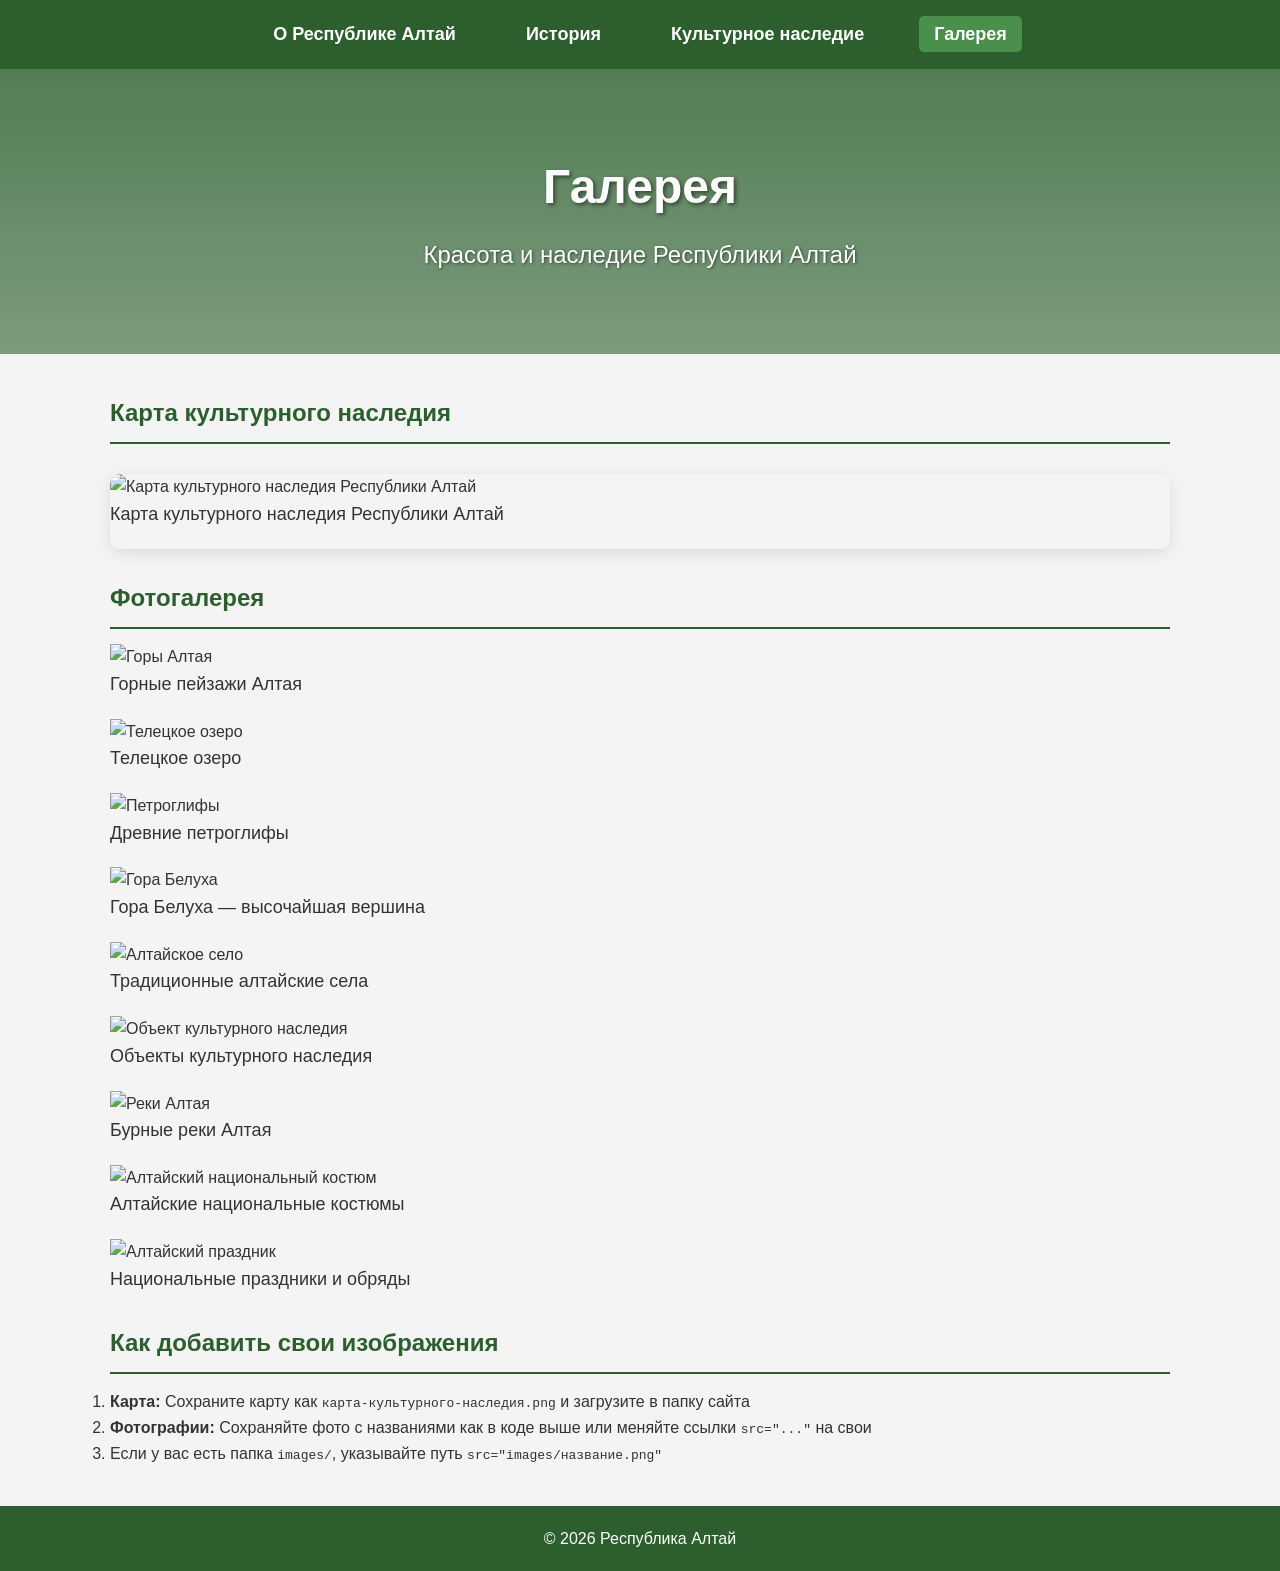
==== галерея.html @ c88b506e "Rename галерея to галерея.html" ====
<!DOCTYPE html>
<html lang="ru">
<head>
    <meta charset="UTF-8">
    <meta name="viewport" content="width=device-width, initial-scale=1.0">
    <title>Галерея - Республика Алтай</title>
    <link rel="stylesheet" href="Style.css">
    <link rel="stylesheet" href="галерея.css">
</head>
<body>
    <header>
        <nav>
            <ul>
                <li><a href="index.html">О Республике Алтай</a></li>
                <li><a href="история.html">История</a></li>
                <li><a href="Культурное наследие Республики Алтай.html">Культурное наследие</a></li>
                <li><a href="галерея.html" class="active">Галерея</a></li>
            </ul>
        </nav>
    </header>
    <main>
        <section class="hero">
            <h1>Галерея</h1>
            <p>Красота и наследие Республики Алтай</p>
        </section>
        <section class="content">
            <h2>Карта культурного наследия</h2>
            <div class="map-container">
                <!-- СЮДА ВСТАВЛЯЙТЕ ВАШУ КАРТУ КАК PNG -->
                <img src="карта-культурного-наследия.png" alt="Карта культурного наследия Республики Алтай" class="map-image">
                <p class="image-caption">Карта культурного наследия Республики Алтай</p>
            </div>

            <h2>Фотогалерея</h2>
            <div class="gallery-grid">
                <div class="gallery-item">
                    <img src="altai-mountains.jpg" alt="Горы Алтая">
                    <p class="gallery-caption">Горные пейзажи Алтая</p>
                </div>
                <div class="gallery-item">
                    <img src="teletskoye-lake.jpg" alt="Телецкое озеро">
                    <p class="gallery-caption">Телецкое озеро</p>
                </div>
                <div class="gallery-item">
                    <img src="petroglyphs.jpg" alt="Петроглифы">
                    <p class="gallery-caption">Древние петроглифы</p>
                </div>
                <div class="gallery-item">
                    <img src="belukha-mountain.jpg" alt="Гора Белуха">
                    <p class="gallery-caption">Гора Белуха — высочайшая вершина</p>
                </div>
                <div class="gallery-item">
                    <img src="altai-village.jpg" alt="Алтайское село">
                    <p class="gallery-caption">Традиционные алтайские села</p>
                </div>
                <div class="gallery-item">
                    <img src="cultural-heritage-site.jpg" alt="Объект культурного наследия">
                    <p class="gallery-caption">Объекты культурного наследия</p>
                </div>
                <div class="gallery-item">
                    <img src="altai-river.jpg" alt="Реки Алтая">
                    <p class="gallery-caption">Бурные реки Алтая</p>
                </div>
                <div class="gallery-item">
                    <img src="altai-national-costume.jpg" alt="Алтайский национальный костюм">
                    <p class="gallery-caption">Алтайские национальные костюмы</p>
                </div>
                <div class="gallery-item">
                    <img src="altai-festival.jpg" alt="Алтайский праздник">
                    <p class="gallery-caption">Национальные праздники и обряды</p>
                </div>
            </div>

            <h2>Как добавить свои изображения</h2>
            <div class="instruction-box">
                <ol>
                    <li><strong>Карта:</strong> Сохраните карту как <code>карта-культурного-наследия.png</code> и загрузите в папку сайта</li>
                    <li><strong>Фотографии:</strong> Сохраняйте фото с названиями как в коде выше или меняйте ссылки <code>src="..."</code> на свои</li>
                    <li>Если у вас есть папка <code>images/</code>, указывайте путь <code>src="images/название.png"</code></li>
                </ol>
            </div>
        </section>
    </main>
    <footer>
        <p>&copy; 2026 Республика Алтай</p>
    </footer>
</body>
</html>
---- Style.css ----
﻿* {
    margin: 0;
    padding: 0;
    box-sizing: border-box;
}

body {
    font-family: Arial, sans-serif;
    background: #f4f4f4;
    color: #333;
    line-height: 1.6;
}

header {
    background: #2c5f2d;
    padding: 20px 0;
    box-shadow: 0 2px 10px rgba(0,0,0,0.1);
}

nav ul {
    list-style: none;
    display: flex;
    justify-content: center;
    gap: 40px;
}

nav a {
    color: white;
    text-decoration: none;
    font-size: 18px;
    font-weight: 600;
    padding: 8px 15px;
    border-radius: 5px;
    transition: background 0.3s;
}

nav a:hover, nav a.active {
    background: #4a8f4b;
}

.hero {
    background: linear-gradient(rgba(44, 95, 45, 0.8), rgba(44, 95, 45, 0.6)), url('altai-bg.jpg');
    background-size: cover;
    background-position: center;
    color: white;
    text-align: center;
    padding: 80px 20px;
}

.hero h1 {
    font-size: 48px;
    margin-bottom: 10px;
    text-shadow: 2px 2px 4px rgba(0,0,0,0.5);
}

.hero p {
    font-size: 24px;
    font-weight: 300;
    text-shadow: 1px 1px 3px rgba(0,0,0,0.5);
}

.content {
    max-width: 1100px;
    margin: 40px auto;
    padding: 0 20px;
}

.content h2 {
    color: #2c5f2d;
    margin-top: 30px;
    margin-bottom: 15px;
    border-bottom: 2px solid #2c5f2d;
    padding-bottom: 10px;
}

.content p {
    margin-bottom: 20px;
    font-size: 18px;
}

.map-container {
    margin: 30px 0;
    border-radius: 10px;
    overflow: hidden;
    box-shadow: 0 4px 15px rgba(0,0,0,0.1);
}

.heritage-list {
    list-style: none;
    padding: 0;
}

.heritage-list li {
    background: white;
    padding: 15px 20px;
    margin-bottom: 10px;
    border-radius: 8px;
    box-shadow: 0 2px 8px rgba(0,0,0,0.05);
    border-left: 4px solid #2c5f2d;
    font-size: 17px;
}

.heritage-list li strong {
    color: #2c5f2d;
}

footer {
    background: #2c5f2d;
    color: white;
    text-align: center;
    padding: 20px;
    margin-top: 40px;
}
}
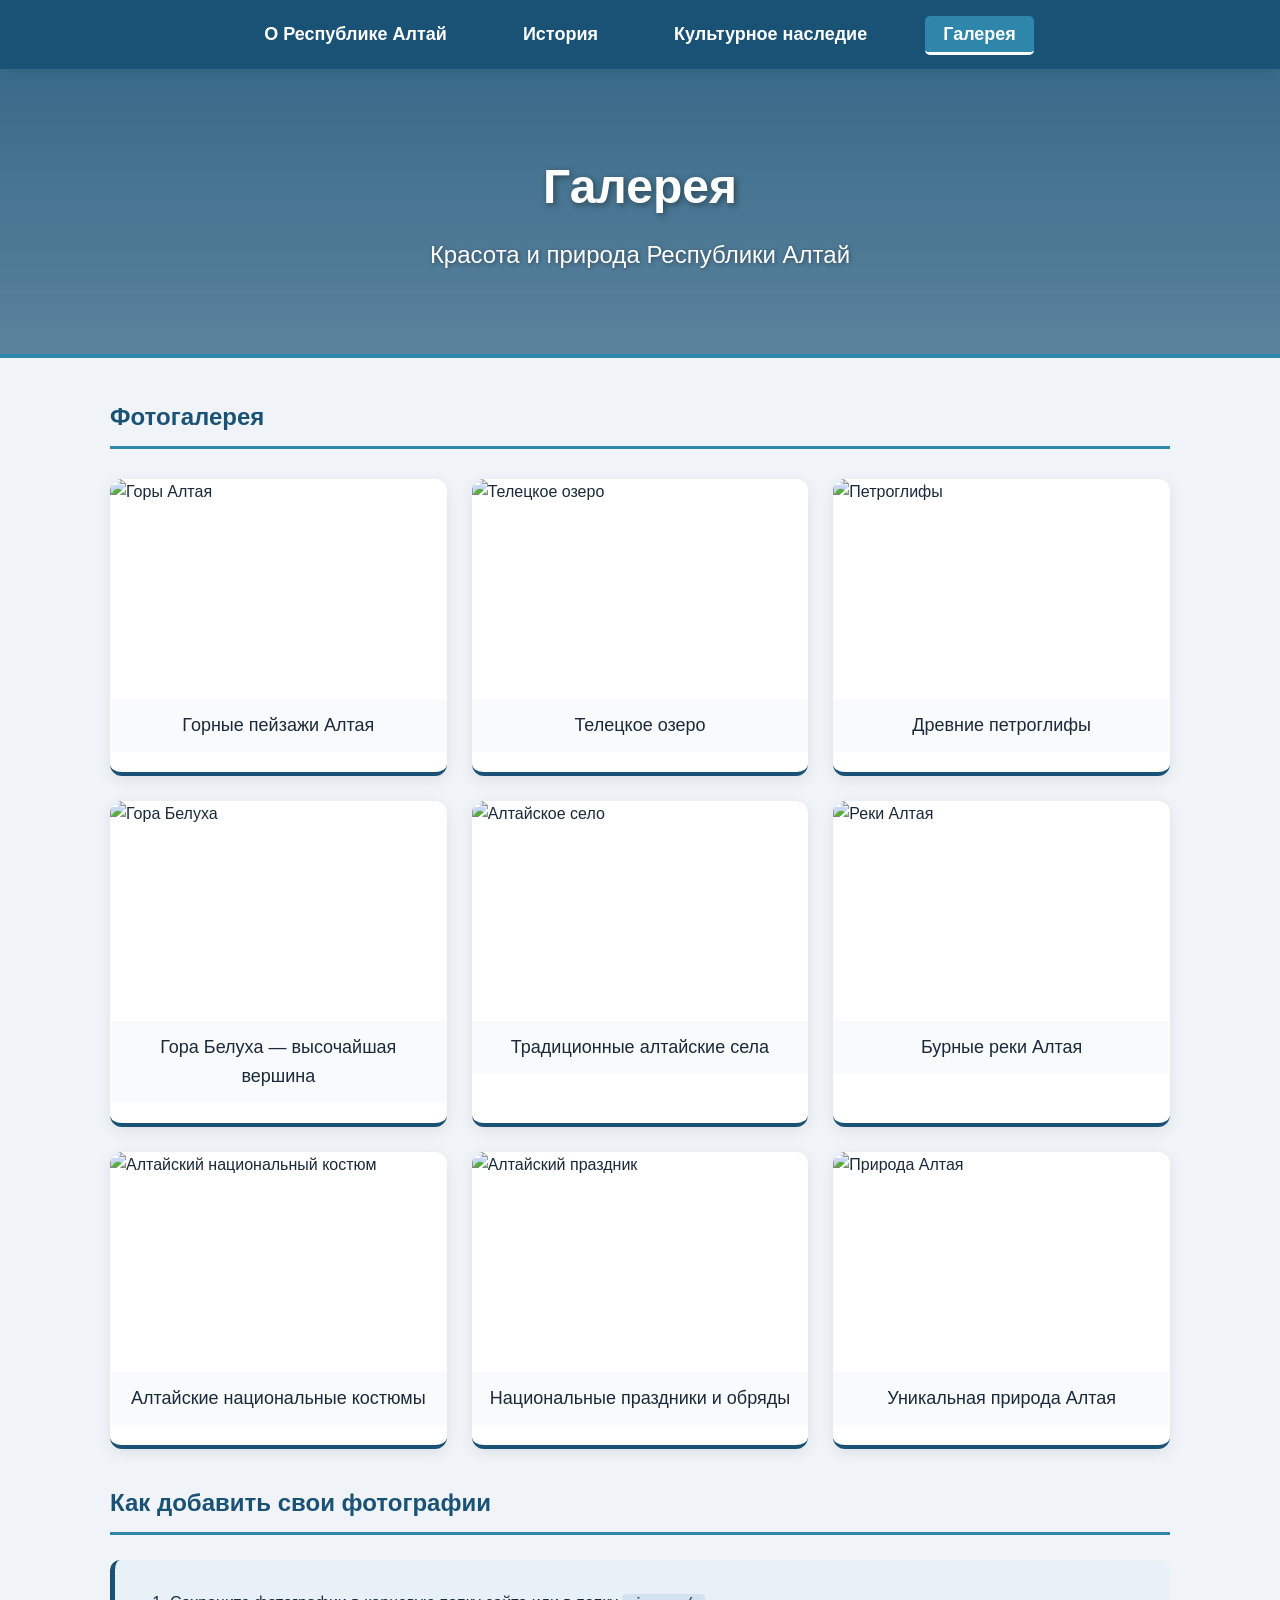
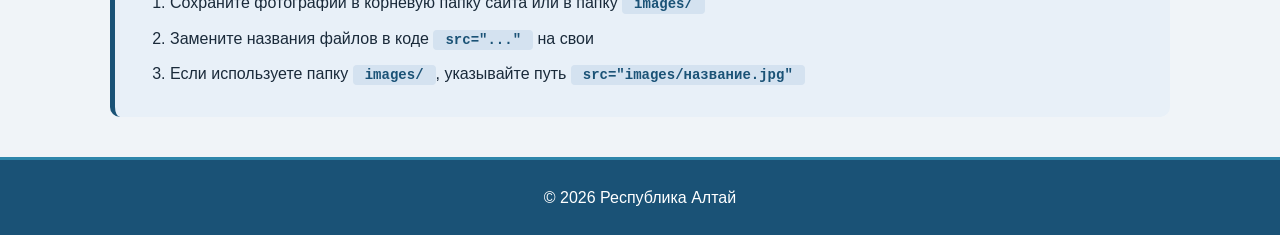
==== commit babf60f1: "Update галерея.html" ====
--- a/галерея.html
+++ b/галерея.html
@@ -21,16 +21,9 @@
     <main>
         <section class="hero">
             <h1>Галерея</h1>
-            <p>Красота и наследие Республики Алтай</p>
+            <p>Красота и природа Республики Алтай</p>
         </section>
         <section class="content">
-            <h2>Карта культурного наследия</h2>
-            <div class="map-container">
-                <!-- СЮДА ВСТАВЛЯЙТЕ ВАШУ КАРТУ КАК PNG -->
-                <img src="карта-культурного-наследия.png" alt="Карта культурного наследия Республики Алтай" class="map-image">
-                <p class="image-caption">Карта культурного наследия Республики Алтай</p>
-            </div>
-
             <h2>Фотогалерея</h2>
             <div class="gallery-grid">
                 <div class="gallery-item">
@@ -54,10 +47,6 @@
                     <p class="gallery-caption">Традиционные алтайские села</p>
                 </div>
                 <div class="gallery-item">
-                    <img src="cultural-heritage-site.jpg" alt="Объект культурного наследия">
-                    <p class="gallery-caption">Объекты культурного наследия</p>
-                </div>
-                <div class="gallery-item">
                     <img src="altai-river.jpg" alt="Реки Алтая">
                     <p class="gallery-caption">Бурные реки Алтая</p>
                 </div>
@@ -69,14 +58,18 @@
                     <img src="altai-festival.jpg" alt="Алтайский праздник">
                     <p class="gallery-caption">Национальные праздники и обряды</p>
                 </div>
+                <div class="gallery-item">
+                    <img src="altai-nature.jpg" alt="Природа Алтая">
+                    <p class="gallery-caption">Уникальная природа Алтая</p>
+                </div>
             </div>
 
-            <h2>Как добавить свои изображения</h2>
+            <h2>Как добавить свои фотографии</h2>
             <div class="instruction-box">
                 <ol>
-                    <li><strong>Карта:</strong> Сохраните карту как <code>карта-культурного-наследия.png</code> и загрузите в папку сайта</li>
-                    <li><strong>Фотографии:</strong> Сохраняйте фото с названиями как в коде выше или меняйте ссылки <code>src="..."</code> на свои</li>
-                    <li>Если у вас есть папка <code>images/</code>, указывайте путь <code>src="images/название.png"</code></li>
+                    <li>Сохраните фотографии в корневую папку сайта или в папку <code>images/</code></li>
+                    <li>Замените названия файлов в коде <code>src="..."</code> на свои</li>
+                    <li>Если используете папку <code>images/</code>, указывайте путь <code>src="images/название.jpg"</code></li>
                 </ol>
             </div>
         </section>
--- a/Style.css
+++ b/Style.css
@@ -6,15 +6,15 @@
 
 body {
     font-family: Arial, sans-serif;
-    background: #f4f4f4;
-    color: #333;
+    background: #f0f4f8;
+    color: #1a2a3a;
     line-height: 1.6;
 }
 
 header {
-    background: #2c5f2d;
+    background: #1a5276;
     padding: 20px 0;
-    box-shadow: 0 2px 10px rgba(0,0,0,0.1);
+    box-shadow: 0 2px 15px rgba(26, 82, 118, 0.3);
 }
 
 nav ul {
@@ -22,6 +22,7 @@
     display: flex;
     justify-content: center;
     gap: 40px;
+    flex-wrap: wrap;
 }
 
 nav a {
@@ -29,34 +30,41 @@
     text-decoration: none;
     font-size: 18px;
     font-weight: 600;
-    padding: 8px 15px;
+    padding: 8px 18px;
     border-radius: 5px;
-    transition: background 0.3s;
+    transition: background 0.3s, transform 0.2s;
 }
 
-nav a:hover, nav a.active {
-    background: #4a8f4b;
+nav a:hover {
+    background: #2E86AB;
+    transform: scale(1.05);
+}
+
+nav a.active {
+    background: #2E86AB;
+    border-bottom: 3px solid white;
 }
 
 .hero {
-    background: linear-gradient(rgba(44, 95, 45, 0.8), rgba(44, 95, 45, 0.6)), url('altai-bg.jpg');
+    background: linear-gradient(rgba(26, 82, 118, 0.85), rgba(26, 82, 118, 0.7)), url('altai-bg.jpg');
     background-size: cover;
     background-position: center;
     color: white;
     text-align: center;
     padding: 80px 20px;
+    border-bottom: 4px solid #2E86AB;
 }
 
 .hero h1 {
     font-size: 48px;
     margin-bottom: 10px;
-    text-shadow: 2px 2px 4px rgba(0,0,0,0.5);
+    text-shadow: 2px 2px 6px rgba(0,0,0,0.4);
 }
 
 .hero p {
     font-size: 24px;
     font-weight: 300;
-    text-shadow: 1px 1px 3px rgba(0,0,0,0.5);
+    text-shadow: 1px 1px 4px rgba(0,0,0,0.4);
 }
 
 .content {
@@ -66,10 +74,10 @@
 }
 
 .content h2 {
-    color: #2c5f2d;
-    margin-top: 30px;
+    color: #1a5276;
+    margin-top: 35px;
     margin-bottom: 15px;
-    border-bottom: 2px solid #2c5f2d;
+    border-bottom: 3px solid #2E86AB;
     padding-bottom: 10px;
 }
 
@@ -80,9 +88,10 @@
 
 .map-container {
     margin: 30px 0;
-    border-radius: 10px;
+    border-radius: 12px;
     overflow: hidden;
-    box-shadow: 0 4px 15px rgba(0,0,0,0.1);
+    box-shadow: 0 4px 20px rgba(26, 82, 118, 0.15);
+    border: 2px solid #2E86AB;
 }
 
 .heritage-list {
@@ -95,20 +104,56 @@
     padding: 15px 20px;
     margin-bottom: 10px;
     border-radius: 8px;
-    box-shadow: 0 2px 8px rgba(0,0,0,0.05);
-    border-left: 4px solid #2c5f2d;
+    box-shadow: 0 2px 10px rgba(0,0,0,0.06);
+    border-left: 5px solid #1a5276;
     font-size: 17px;
+    transition: transform 0.2s, box-shadow 0.2s;
+}
+
+.heritage-list li:hover {
+    transform: translateX(5px);
+    box-shadow: 0 4px 15px rgba(26, 82, 118, 0.15);
 }
 
 .heritage-list li strong {
-    color: #2c5f2d;
+    color: #1a5276;
 }
 
 footer {
-    background: #2c5f2d;
+    background: #1a5276;
     color: white;
     text-align: center;
-    padding: 20px;
+    padding: 25px;
     margin-top: 40px;
+    border-top: 3px solid #2E86AB;
 }
+
+/* Адаптивность */
+@media (max-width: 768px) {
+    nav ul {
+        flex-direction: column;
+        align-items: center;
+        gap: 10px;
+    }
+    
+    nav a {
+        font-size: 16px;
+        padding: 6px 14px;
+    }
+    
+    .hero h1 {
+        font-size: 32px;
+    }
+    
+    .hero p {
+        font-size: 18px;
+    }
+    
+    .content p {
+        font-size: 16px;
+    }
+    
+    .map-container iframe {
+        height: 300px;
+    }
 }
--- a/галерея.css
+++ b/галерея.css
@@ -0,0 +1,125 @@
+/* Стили для страницы галереи */
+
+.map-container {
+    margin: 30px 0;
+    text-align: center;
+}
+
+.map-image {
+    width: 100%;
+    max-width: 1000px;
+    height: auto;
+    border-radius: 12px;
+    box-shadow: 0 4px 25px rgba(26, 82, 118, 0.2);
+    border: 3px solid #2E86AB;
+}
+
+.image-caption {
+    margin-top: 12px;
+    font-size: 16px;
+    color: #2c3e50;
+    font-style: italic;
+}
+
+.gallery-grid {
+    display: grid;
+    grid-template-columns: repeat(auto-fill, minmax(280px, 1fr));
+    gap: 25px;
+    margin: 30px 0;
+}
+
+.gallery-item {
+    background: white;
+    border-radius: 12px;
+    overflow: hidden;
+    box-shadow: 0 4px 15px rgba(0, 0, 0, 0.08);
+    transition: transform 0.3s ease, box-shadow 0.3s ease;
+    border-bottom: 4px solid #1a5276;
+}
+
+.gallery-item:hover {
+    transform: translateY(-8px);
+    box-shadow: 0 8px 35px rgba(26, 82, 118, 0.2);
+    border-bottom-color: #2E86AB;
+}
+
+.gallery-item img {
+    width: 100%;
+    height: 220px;
+    object-fit: cover;
+    display: block;
+}
+
+.gallery-caption {
+    padding: 12px 16px;
+    margin: 0;
+    font-size: 15px;
+    color: #1a2a3a;
+    text-align: center;
+    background: #f8fafc;
+    font-weight: 500;
+}
+
+.instruction-box {
+    background: #e8f0f8;
+    border-left: 5px solid #1a5276;
+    padding: 20px 30px;
+    border-radius: 10px;
+    margin: 25px 0;
+}
+
+.instruction-box ol {
+    padding-left: 25px;
+    margin: 10px 0;
+}
+
+.instruction-box li {
+    margin-bottom: 10px;
+    font-size: 16px;
+    line-height: 1.6;
+}
+
+.instruction-box code {
+    background: #d4e2f0;
+    padding: 2px 12px;
+    border-radius: 4px;
+    font-size: 14px;
+    color: #1a5276;
+    font-weight: 600;
+}
+
+/* Адаптивность */
+@media (max-width: 768px) {
+    .gallery-grid {
+        grid-template-columns: repeat(auto-fill, minmax(200px, 1fr));
+        gap: 15px;
+    }
+
+    .gallery-item img {
+        height: 170px;
+    }
+
+    .map-image {
+        border-radius: 8px;
+    }
+
+    .instruction-box {
+        padding: 15px 20px;
+    }
+}
+
+@media (max-width: 480px) {
+    .gallery-grid {
+        grid-template-columns: 1fr 1fr;
+        gap: 10px;
+    }
+
+    .gallery-item img {
+        height: 140px;
+    }
+
+    .gallery-caption {
+        font-size: 13px;
+        padding: 8px 10px;
+    }
+}
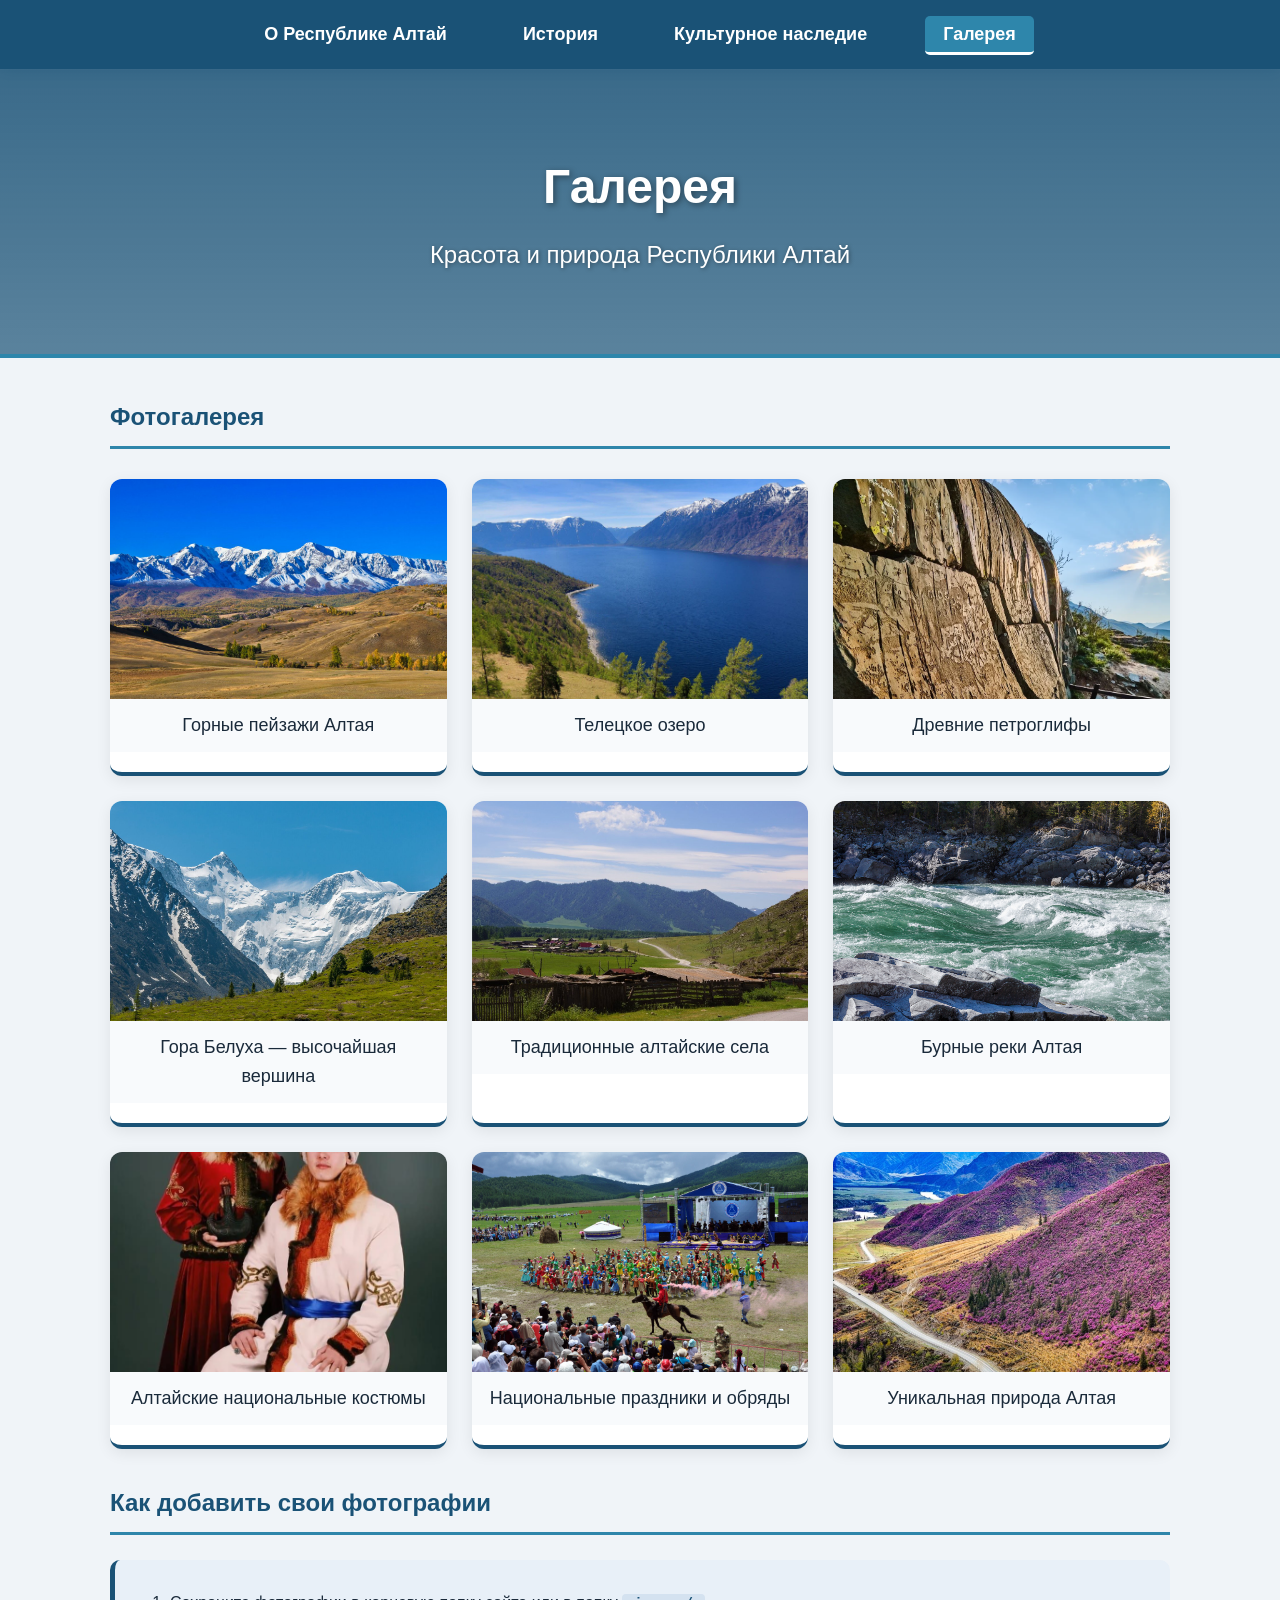
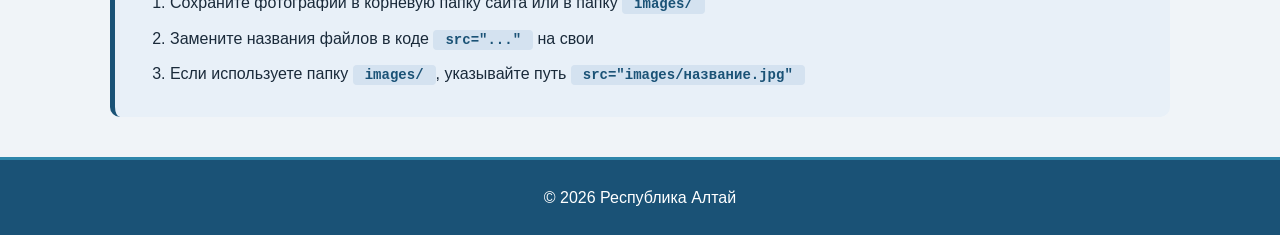
==== commit 6b8255c8: "Update галерея.html" ====
--- a/галерея.html
+++ b/галерея.html
@@ -27,39 +27,39 @@
             <h2>Фотогалерея</h2>
             <div class="gallery-grid">
                 <div class="gallery-item">
-                    <img src="altai-mountains.jpg" alt="Горы Алтая">
+                    <img src="горы алтая.png" alt="Горы Алтая">
                     <p class="gallery-caption">Горные пейзажи Алтая</p>
                 </div>
                 <div class="gallery-item">
-                    <img src="teletskoye-lake.jpg" alt="Телецкое озеро">
+                    <img src="телецкое озеро.png" alt="Телецкое озеро">
                     <p class="gallery-caption">Телецкое озеро</p>
                 </div>
                 <div class="gallery-item">
-                    <img src="petroglyphs.jpg" alt="Петроглифы">
+                    <img src="петроглифы калбак-таш.png" alt="Петроглифы">
                     <p class="gallery-caption">Древние петроглифы</p>
                 </div>
                 <div class="gallery-item">
-                    <img src="belukha-mountain.jpg" alt="Гора Белуха">
+                    <img src="гора белуха.png" alt="Гора Белуха">
                     <p class="gallery-caption">Гора Белуха — высочайшая вершина</p>
                 </div>
                 <div class="gallery-item">
-                    <img src="altai-village.jpg" alt="Алтайское село">
+                    <img src="село.png" alt="Алтайское село">
                     <p class="gallery-caption">Традиционные алтайские села</p>
                 </div>
                 <div class="gallery-item">
-                    <img src="altai-river.jpg" alt="Реки Алтая">
+                    <img src="река.png" alt="Реки Алтая">
                     <p class="gallery-caption">Бурные реки Алтая</p>
                 </div>
                 <div class="gallery-item">
-                    <img src="altai-national-costume.jpg" alt="Алтайский национальный костюм">
+                    <img src="костюм.png" alt="Алтайский национальный костюм">
                     <p class="gallery-caption">Алтайские национальные костюмы</p>
                 </div>
                 <div class="gallery-item">
-                    <img src="altai-festival.jpg" alt="Алтайский праздник">
+                    <img src="эл-ойын.png" alt="Алтайский праздник">
                     <p class="gallery-caption">Национальные праздники и обряды</p>
                 </div>
                 <div class="gallery-item">
-                    <img src="altai-nature.jpg" alt="Природа Алтая">
+                    <img src="маральник.png" alt="Природа Алтая">
                     <p class="gallery-caption">Уникальная природа Алтая</p>
                 </div>
             </div>
--- a/галерея.css
+++ b/галерея.css
@@ -1,25 +1,4 @@
 /* Стили для страницы галереи */
-
-.map-container {
-    margin: 30px 0;
-    text-align: center;
-}
-
-.map-image {
-    width: 100%;
-    max-width: 1000px;
-    height: auto;
-    border-radius: 12px;
-    box-shadow: 0 4px 25px rgba(26, 82, 118, 0.2);
-    border: 3px solid #2E86AB;
-}
-
-.image-caption {
-    margin-top: 12px;
-    font-size: 16px;
-    color: #2c3e50;
-    font-style: italic;
-}
 
 .gallery-grid {
     display: grid;
@@ -99,10 +78,6 @@
         height: 170px;
     }
 
-    .map-image {
-        border-radius: 8px;
-    }
-
     .instruction-box {
         padding: 15px 20px;
     }
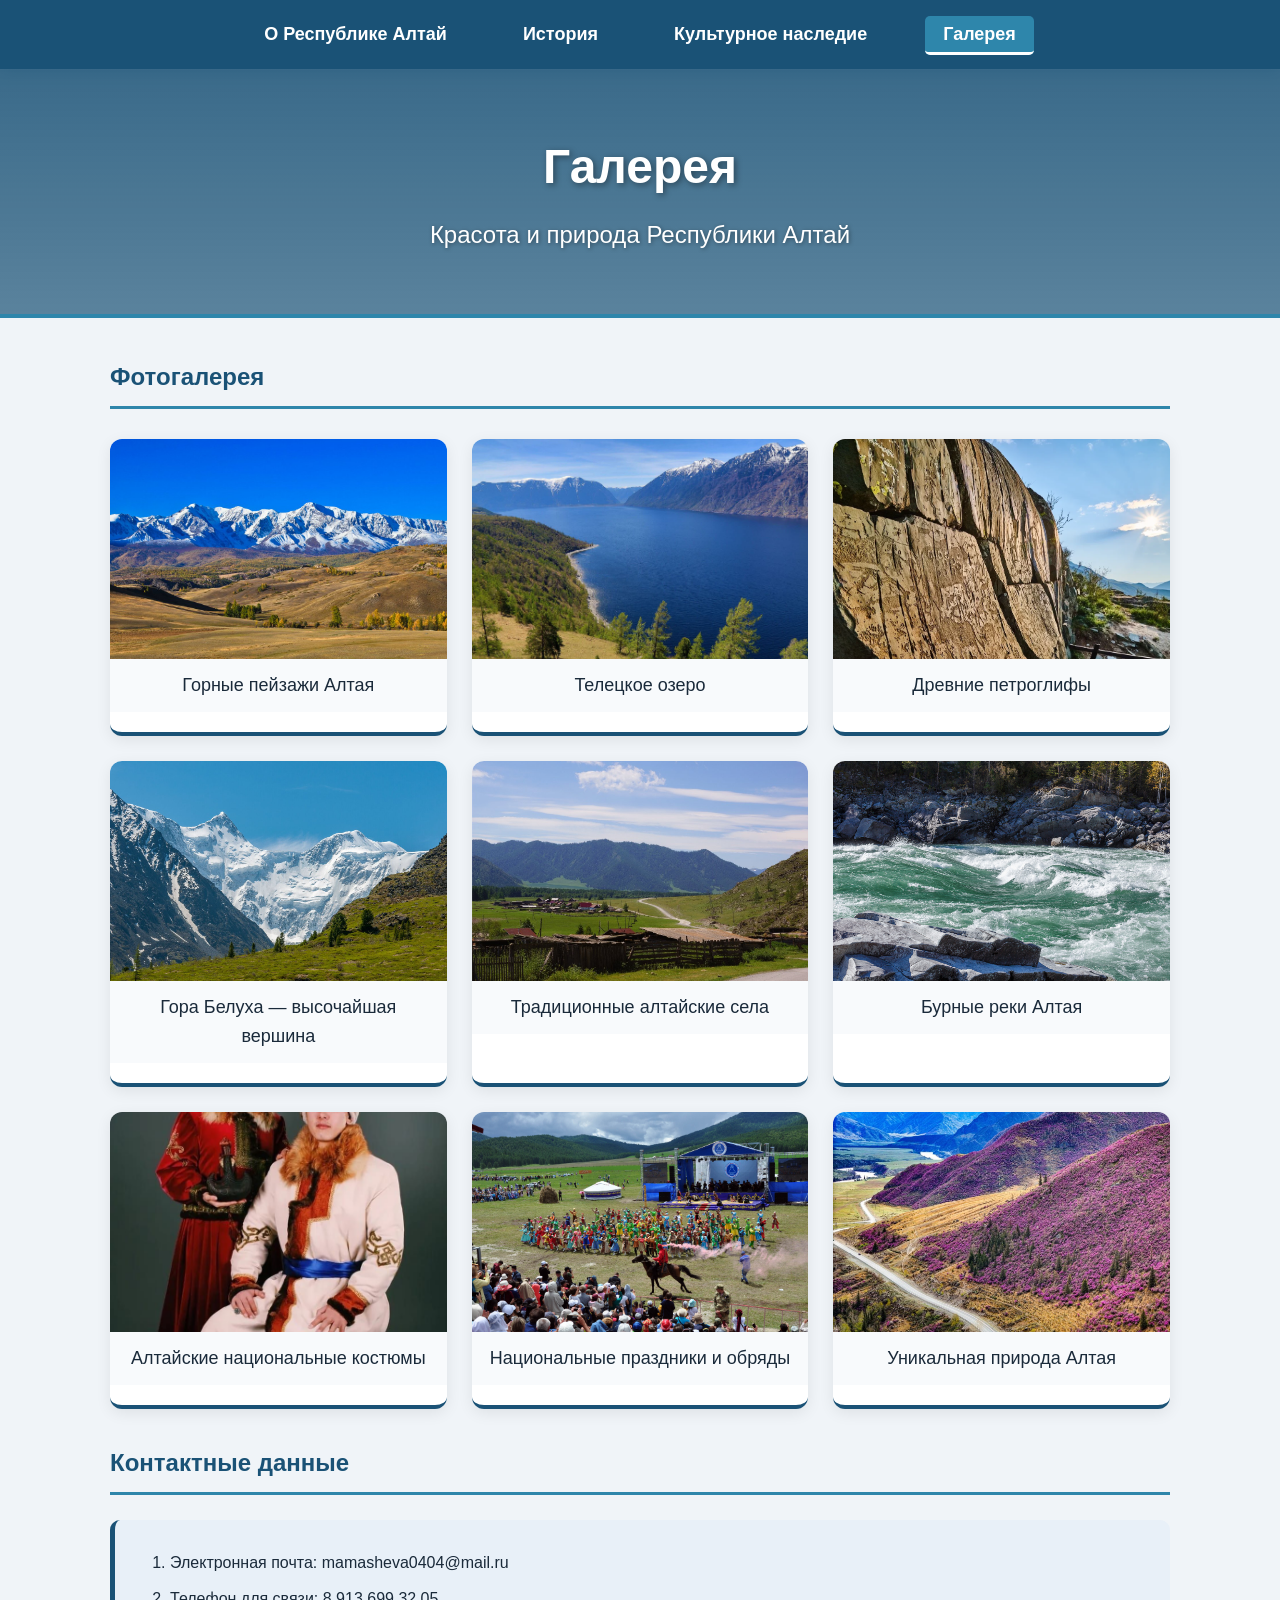
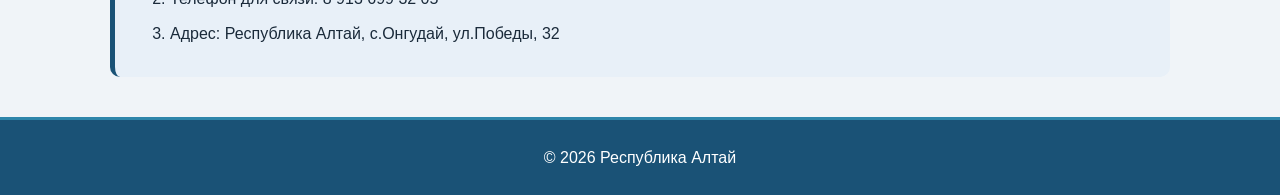
==== commit 0ef9538a: "Update галерея.html" ====
--- a/галерея.html
+++ b/галерея.html
@@ -64,12 +64,12 @@
                 </div>
             </div>
 
-            <h2>Как добавить свои фотографии</h2>
+            <h2>Контактные данные</h2>
             <div class="instruction-box">
                 <ol>
-                    <li>Сохраните фотографии в корневую папку сайта или в папку <code>images/</code></li>
-                    <li>Замените названия файлов в коде <code>src="..."</code> на свои</li>
-                    <li>Если используете папку <code>images/</code>, указывайте путь <code>src="images/название.jpg"</code></li>
+                    <li>Электронная почта: mamasheva0404@mail.ru</li>
+                    <li>Телефон для  связи: 8 913 699 32 05</li>
+                    <li>Адрес: Республика Алтай, с.Онгудай, ул.Победы, 32</code></li>
                 </ol>
             </div>
         </section>
--- a/Style.css
+++ b/Style.css
@@ -45,28 +45,62 @@
     border-bottom: 3px solid white;
 }
 
+/* ===== HERO С ГЕРБОМ И ФЛАГОМ ===== */
 .hero {
-    background: linear-gradient(rgba(26, 82, 118, 0.85), rgba(26, 82, 118, 0.7)), url('altai-bg.jpg');
+    background: linear-gradient(rgba(26, 82, 118, 0.85), rgba(26, 82, 118, 0.7));
     background-size: cover;
     background-position: center;
     color: white;
     text-align: center;
-    padding: 80px 20px;
+    padding: 60px 20px;
     border-bottom: 4px solid #2E86AB;
+}
+
+.hero-content {
+    display: flex;
+    align-items: center;
+    justify-content: center;
+    gap: 40px;
+    max-width: 1100px;
+    margin: 0 auto;
+}
+
+.hero-symbol {
+    flex: 0 0 auto;
+    width: 120px;
+}
+
+.symbol-img {
+    width: 100%;
+    height: auto;
+    max-height: 120px;
+    object-fit: contain;
+    filter: drop-shadow(0 4px 10px rgba(0, 0, 0, 0.3));
+    transition: transform 0.3s ease;
+}
+
+.symbol-img:hover {
+    transform: scale(1.08);
+}
+
+.hero-title {
+    flex: 1;
+    text-align: center;
 }
 
 .hero h1 {
     font-size: 48px;
     margin-bottom: 10px;
-    text-shadow: 2px 2px 6px rgba(0,0,0,0.4);
+    text-shadow: 2px 2px 6px rgba(0, 0, 0, 0.4);
 }
 
 .hero p {
     font-size: 24px;
     font-weight: 300;
-    text-shadow: 1px 1px 4px rgba(0,0,0,0.4);
-}
-
+    text-shadow: 1px 1px 4px rgba(0, 0, 0, 0.4);
+}
+
+/* ===== ОСТАЛЬНЫЕ СТИЛИ ===== */
 .content {
     max-width: 1100px;
     margin: 40px auto;
@@ -92,6 +126,14 @@
     overflow: hidden;
     box-shadow: 0 4px 20px rgba(26, 82, 118, 0.15);
     border: 2px solid #2E86AB;
+}
+
+.image-caption {
+    margin-top: 12px;
+    font-size: 16px;
+    color: #2c3e50;
+    font-style: italic;
+    text-align: center;
 }
 
 .heritage-list {
@@ -128,7 +170,7 @@
     border-top: 3px solid #2E86AB;
 }
 
-/* Адаптивность */
+/* ===== АДАПТИВНОСТЬ ===== */
 @media (max-width: 768px) {
     nav ul {
         flex-direction: column;
@@ -141,6 +183,19 @@
         padding: 6px 14px;
     }
     
+    .hero-content {
+        flex-direction: column;
+        gap: 15px;
+    }
+    
+    .hero-symbol {
+        width: 80px;
+    }
+    
+    .symbol-img {
+        max-height: 80px;
+    }
+    
     .hero h1 {
         font-size: 32px;
     }
@@ -157,3 +212,21 @@
         height: 300px;
     }
 }
+
+@media (max-width: 480px) {
+    .hero-symbol {
+        width: 60px;
+    }
+    
+    .symbol-img {
+        max-height: 60px;
+    }
+    
+    .hero h1 {
+        font-size: 26px;
+    }
+    
+    .hero p {
+        font-size: 16px;
+    }
+}
